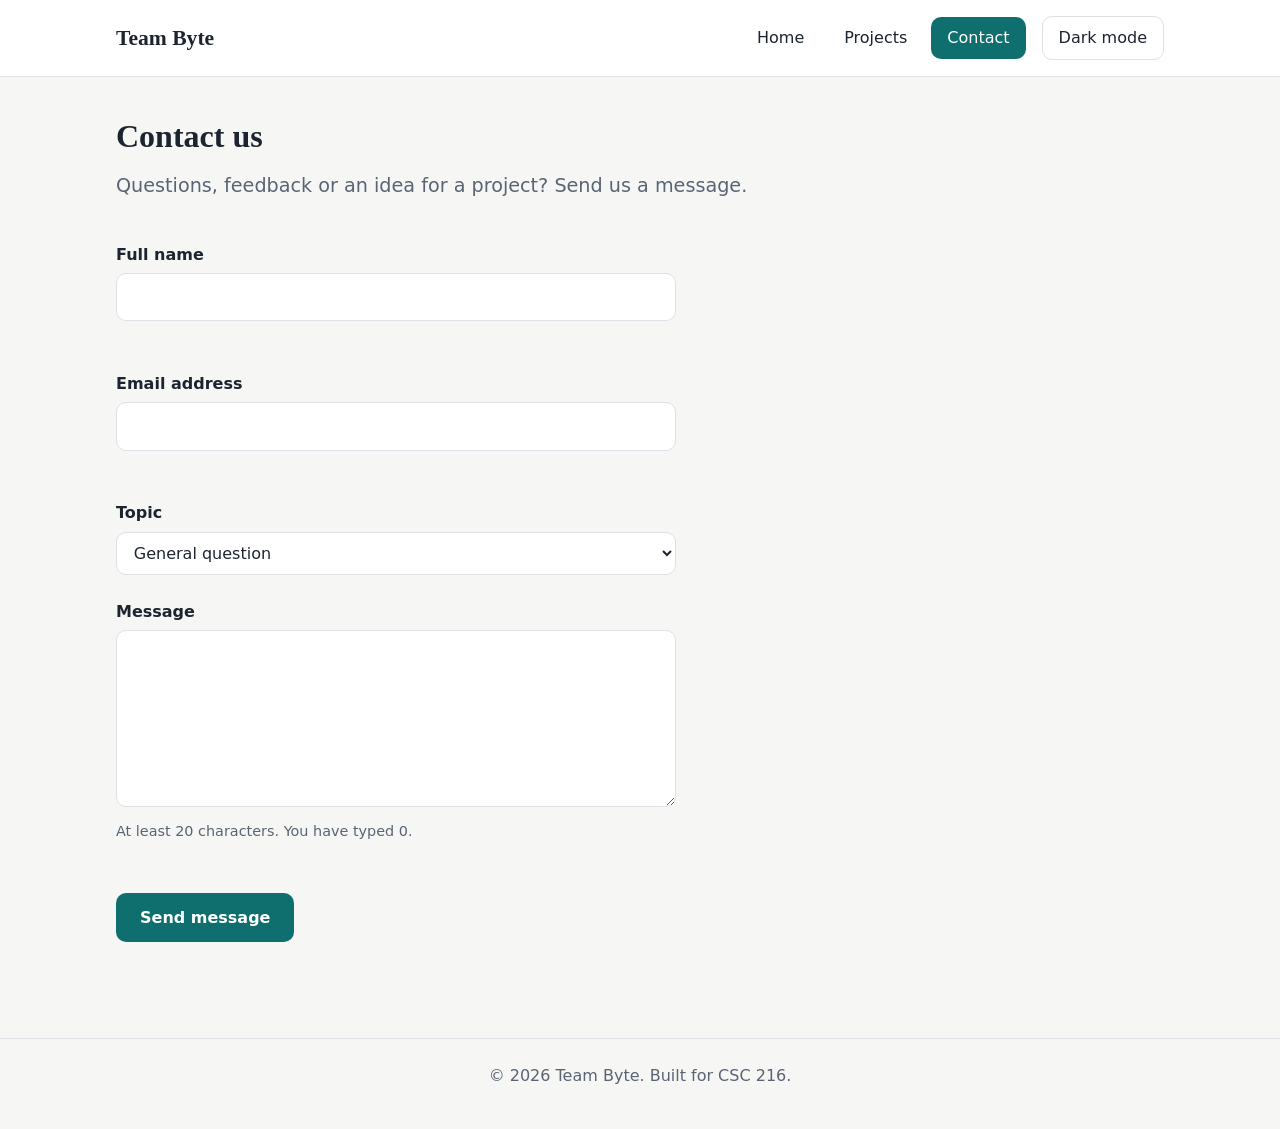
==== contact.html @ ae48e8b7 "git add . git commit -m"Added 2 more pages" -m "Co-authored by samwuel odhiambo" git push" ====
<!DOCTYPE html>
<html lang="en">
<head>
	<meta charset="UTF-8">
	<meta name="viewport" content="width=device-width, initial-scale=1.0">
	<meta name="description" content="Send a message to Team Byte.">
	<title>Contact | Team Byte</title>
	<link rel="stylesheet" href="css/styles.css">
	<script src="js/script.js" defer></script>
</head>
<body>
	<a class="skip-link" href="#main">Skip to main content</a>

	<header class="site-header">
		<div class="container header-inner">
			<a class="logo" href="index.html">Team Byte</a>
			<button class="nav-toggle" type="button" aria-expanded="false" aria-controls="site-nav">Menu</button>
			<nav id="site-nav" class="site-nav" aria-label="Main">
				<ul>
					<li><a href="index.html">Home</a></li>
					<li><a href="projects.html">Projects</a></li>
					<li><a href="contact.html" aria-current="page">Contact</a></li>
				</ul>
			</nav>
			<button class="theme-toggle" type="button" aria-pressed="false">Dark mode</button>
		</div>
	</header>

	<main id="main" class="container">
		<header class="page-header">
			<h1>Contact us</h1>
			<p class="lead">Questions, feedback or an idea for a project? Send us a message.</p>
		</header>

		<form id="contact-form" class="contact-form" novalidate>
			<div class="field">
				<label for="name">Full name</label>
				<input type="text" id="name" name="name" autocomplete="name" required aria-describedby="name-error">
				<p class="error" id="name-error"></p>
			</div>

			<div class="field">
				<label for="email">Email address</label>
				<input type="email" id="email" name="email" autocomplete="email" required aria-describedby="email-error">
				<p class="error" id="email-error"></p>
			</div>

			<div class="field">
				<label for="topic">Topic</label>
				<select id="topic" name="topic">
					<option value="general">General question</option>
					<option value="collaboration">Collaboration</option>
					<option value="feedback">Feedback on our site</option>
				</select>
			</div>

			<div class="field">
				<label for="message">Message</label>
				<textarea id="message" name="message" rows="6" required minlength="20" aria-describedby="message-hint message-error"></textarea>
				<p class="hint" id="message-hint">At least 20 characters. You have typed <span id="char-count">0</span>.</p>
				<p class="error" id="message-error"></p>
			</div>

			<button class="button" type="submit">Send message</button>
			<p id="form-status" class="form-status" role="status"></p>
		</form>
	</main>

	<footer class="site-footer">
		<div class="container">
			<p>© <span id="year">2026</span> Team Byte. Built for CSC 216.</p>
		</div>
	</footer>
</body>
</html>
---- css/styles.css ----
/* =====================================================
	 Team website stylesheet (CSC 216, Lab 2)
	 One file styles every page on the site.
	 ===================================================== */

/* ---------- 1. Design tokens ---------- */
:root {
	--color-bg: #f6f7f4;
	--color-surface: #ffffff;
	--color-text: #1c2430;
	--color-muted: #5a6474;
	--color-primary: #0f6e6e;
	--color-primary-dark: #0a5050;
	--color-on-primary: #ffffff;
	--color-border: #dde1e6;
	--color-error: #b3261e;
	--color-success: #1e7b3a;
	--font-body: system-ui, -apple-system, "Segoe UI", Roboto, Arial, sans-serif;
	--font-heading: Georgia, "Times New Roman", serif;
	--space-1: 0.5rem;
	--space-2: 1rem;
	--space-3: 1.5rem;
	--space-4: 2.5rem;
	--space-5: 4rem;
	--radius: 10px;
	--max-width: 1080px;
}

body.dark {
	--color-bg: #11161d;
	--color-surface: #1a212b;
	--color-text: #e7ebf0;
	--color-muted: #a2abb9;
	--color-primary: #4fc1c1;
	--color-primary-dark: #83d8d8;
	--color-on-primary: #0b1f1f;
	--color-border: #2b3340;
	--color-error: #ff8a80;
	--color-success: #7ddc97;
	color-scheme: dark;
}

/* ---------- 2. Base and reset ---------- */
*, *::before, *::after {
	box-sizing: border-box;
}

body {
	margin: 0;
	font-family: var(--font-body);
	font-size: 1rem;
	line-height: 1.6;
	color: var(--color-text);
	background-color: var(--color-bg);
	transition: background-color 0.3s ease, color 0.3s ease;
}

h1, h2, h3 {
	font-family: var(--font-heading);
	line-height: 1.2;
	margin: 0 0 var(--space-2);
}

p {
	margin: 0 0 var(--space-2);
}

a {
	color: var(--color-primary);
}

a:hover {
	color: var(--color-primary-dark);
}

img {
	max-width: 100%;
	display: block;
}

:focus-visible {
	outline: 3px solid var(--color-primary);
	outline-offset: 3px;
}

/* ---------- 3. Layout helpers ---------- */
.container {
	width: 100%;
	max-width: var(--max-width);
	margin-inline: auto;
	padding-inline: var(--space-2);
}

.section {
	padding-block: var(--space-4);
}

.skip-link {
	position: absolute;
	top: -4rem;
	left: var(--space-2);
	z-index: 100;
	padding: var(--space-1) var(--space-2);
	border-radius: var(--radius);
	background-color: var(--color-primary);
	color: var(--color-on-primary);
}

.skip-link:focus {
	top: var(--space-2);
}

/* ---------- 4. Header and navigation ---------- */
.site-header {
	position: sticky;
	top: 0;
	z-index: 10;
	background-color: var(--color-surface);
	border-bottom: 1px solid var(--color-border);
}

.header-inner {
	display: flex;
	flex-wrap: wrap;
	align-items: center;
	gap: var(--space-2);
	padding-block: var(--space-2);
}

.logo {
	margin-right: auto;
	font-family: var(--font-heading);
	font-size: 1.35rem;
	font-weight: 700;
	color: var(--color-text);
	text-decoration: none;
}

.site-nav ul {
	display: flex;
	gap: var(--space-1);
	margin: 0;
	padding: 0;
	list-style: none;
}

.site-nav a {
	display: block;
	padding: var(--space-1) var(--space-2);
	border-radius: var(--radius);
	color: var(--color-text);
	font-weight: 500;
	text-decoration: none;
}

.site-nav a:hover {
	background-color: var(--color-bg);
}

.site-nav a[aria-current="page"] {
	background-color: var(--color-primary);
	color: var(--color-on-primary);
}

.nav-toggle,
.theme-toggle {
	padding: var(--space-1) var(--space-2);
	border: 1px solid var(--color-border);
	border-radius: var(--radius);
	background-color: transparent;
	color: var(--color-text);
	font: inherit;
	cursor: pointer;
}

.theme-toggle[aria-pressed="true"] {
	border-color: var(--color-primary);
	color: var(--color-primary);
}

.nav-toggle {
	display: none;
}

/* ---------- 5. Buttons and hero ---------- */
.button {
	display: inline-block;
	padding: 0.75rem 1.5rem;
	border: none;
	border-radius: var(--radius);
	background-color: var(--color-primary);
	color: var(--color-on-primary);
	font: inherit;
	font-weight: 600;
	text-decoration: none;
	cursor: pointer;
	transition: background-color 0.2s ease, transform 0.2s ease;
}

.button:hover {
	background-color: var(--color-primary-dark);
	color: var(--color-on-primary);
	transform: translateY(-2px);
}

.hero {
	padding-block: var(--space-5);
	background: linear-gradient(135deg, var(--color-surface), var(--color-bg));
	border-bottom: 1px solid var(--color-border);
}

.hero h1 {
	max-width: 18ch;
	font-size: clamp(2rem, 5vw, 3.25rem);
}

.eyebrow {
	margin-bottom: var(--space-1);
	color: var(--color-primary);
	font-size: 0.8rem;
	font-weight: 700;
	letter-spacing: 0.12em;
	text-transform: uppercase;
}

.lead {
	max-width: 55ch;
	margin-bottom: var(--space-3);
	color: var(--color-muted);
	font-size: 1.2rem;
}

.page-header {
	padding-block: var(--space-4) var(--space-2);
}

/* ---------- 6. Cards and grids ---------- */
.team-grid,
.project-grid {
	display: grid;
	grid-template-columns: repeat(auto-fit, minmax(260px, 1fr));
	gap: var(--space-3);
}

.card {
	padding: var(--space-3);
	border: 1px solid var(--color-border);
	border-radius: var(--radius);
	background-color: var(--color-surface);
}

.avatar {
	display: grid;
	place-items: center;
	width: 64px;
	height: 64px;
	margin-bottom: var(--space-2);
	border-radius: 50%;
	background-color: var(--color-primary);
	color: var(--color-on-primary);
	font-size: 1.25rem;
	font-weight: 700;
}

.role {
	color: var(--color-primary);
	font-weight: 600;
}

.skill-list {
	padding-left: 1.25rem;
}

.skill-list li {
	margin-bottom: var(--space-1);
}

/* ---------- 7. Projects page ---------- */
.filters {
	display: flex;
	flex-wrap: wrap;
	gap: var(--space-1);
	margin-bottom: var(--space-2);
}

.filter-btn {
	padding: 0.4rem 1rem;
	border: 1px solid var(--color-border);
	border-radius: 999px;
	background-color: var(--color-surface);
	color: var(--color-text);
	font: inherit;
	cursor: pointer;
}

.filter-btn[aria-pressed="true"] {
	border-color: var(--color-primary);
	background-color: var(--color-primary);
	color: var(--color-on-primary);
}

.project-count {
	color: var(--color-muted);
}

.tag {
	display: inline-block;
	margin-bottom: var(--space-1);
	color: var(--color-primary);
	font-size: 0.75rem;
	font-weight: 700;
	letter-spacing: 0.06em;
	text-transform: uppercase;
}

/* ---------- 8. Contact form ---------- */
.contact-form {
	max-width: 560px;
	padding-bottom: var(--space-4);
}

.field {
	margin-bottom: var(--space-3);
}

label {
	display: block;
	margin-bottom: 0.35rem;
	font-weight: 600;
}

input,
select,
textarea {
	width: 100%;
	padding: 0.65rem 0.8rem;
	border: 1px solid var(--color-border);
	border-radius: var(--radius);
	background-color: var(--color-surface);
	color: var(--color-text);
	font: inherit;
}

input:focus,
select:focus,
textarea:focus {
	border-color: var(--color-primary);
}

input[aria-invalid="true"],
textarea[aria-invalid="true"] {
	border-color: var(--color-error);
}

.hint,
.error {
	margin: 0.35rem 0 0;
	font-size: 0.9rem;
}

.hint {
	color: var(--color-muted);
}

.error {
	min-height: 1.4em;
	color: var(--color-error);
}

.form-status {
	margin-top: var(--space-2);
	color: var(--color-success);
	font-weight: 600;
}

/* ---------- 9. Footer ---------- */
.site-footer {
	margin-top: var(--space-4);
	padding-block: var(--space-3);
	border-top: 1px solid var(--color-border);
	color: var(--color-muted);
	text-align: center;
}

/* ---------- 10. Small screens ---------- */
@media (max-width: 700px) {
	.nav-toggle {
		display: inline-block;
	}
	.site-nav {
		display: none;
		order: 3;
		width: 100%;
	}
	.site-nav.open {
		display: block;
	}
	.site-nav ul {
		flex-direction: column;
	}
	.section {
		padding-block: var(--space-3);
	}
}

/* ---------- 11. Respect reduced-motion preferences ---------- */
@media (prefers-reduced-motion: reduce) {
	*,
	*::before,
	*::after {
		transition: none !important;
	}
}
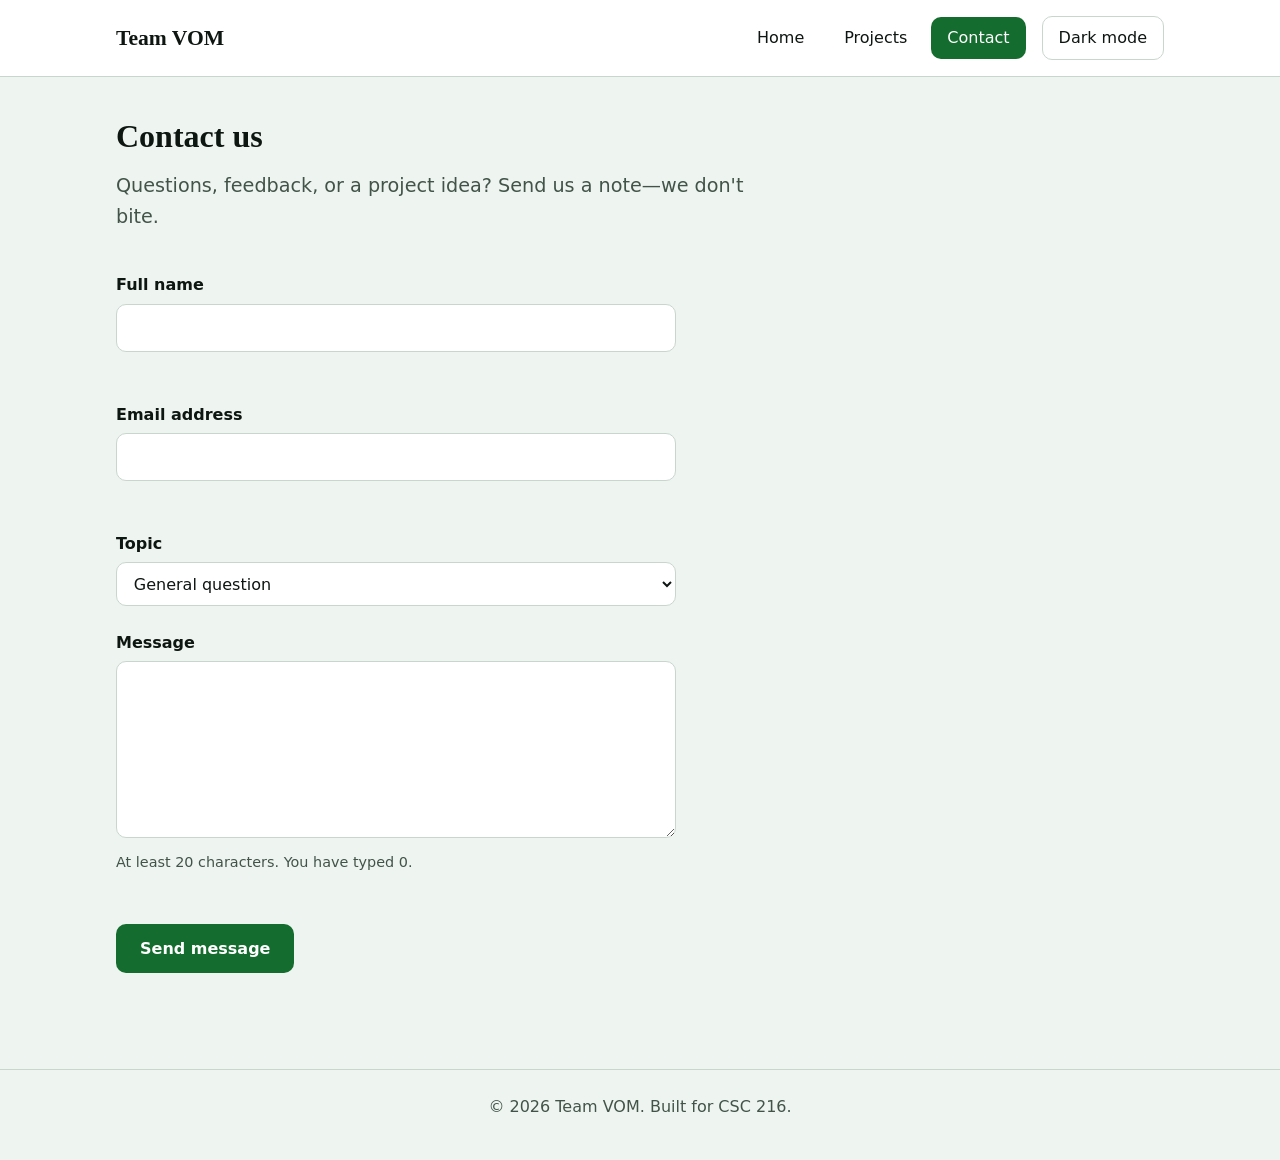
==== commit d392d0be: "This is our final webpage and we believe in it😂 Co-authored by Titus Kiptum" ====
--- a/contact.html
+++ b/contact.html
@@ -1,75 +1,75 @@
 <!DOCTYPE html>
 <html lang="en">
 <head>
-	<meta charset="UTF-8">
-	<meta name="viewport" content="width=device-width, initial-scale=1.0">
-	<meta name="description" content="Send a message to Team Byte.">
-	<title>Contact | Team Byte</title>
-	<link rel="stylesheet" href="css/styles.css">
-	<script src="js/script.js" defer></script>
+  <meta charset="UTF-8">
+  <meta name="viewport" content="width=device-width, initial-scale=1.0">
+  <meta name="description" content="Send a polite message to Team VOM.">
+  <title>Contact | Team VOM</title>
+  <link rel="stylesheet" href="css/styles.css">
+  <script src="js/script.js" defer></script>
 </head>
 <body>
-	<a class="skip-link" href="#main">Skip to main content</a>
+  <a class="skip-link" href="#main">Skip to main content</a>
 
-	<header class="site-header">
-		<div class="container header-inner">
-			<a class="logo" href="index.html">Team Byte</a>
-			<button class="nav-toggle" type="button" aria-expanded="false" aria-controls="site-nav">Menu</button>
-			<nav id="site-nav" class="site-nav" aria-label="Main">
-				<ul>
-					<li><a href="index.html">Home</a></li>
-					<li><a href="projects.html">Projects</a></li>
-					<li><a href="contact.html" aria-current="page">Contact</a></li>
-				</ul>
-			</nav>
-			<button class="theme-toggle" type="button" aria-pressed="false">Dark mode</button>
-		</div>
-	</header>
+  <header class="site-header">
+    <div class="container header-inner">
+      <a class="logo" href="index.html">Team VOM</a>
+      <button class="nav-toggle" type="button" aria-expanded="false" aria-controls="site-nav">Menu</button>
+      <nav id="site-nav" class="site-nav" aria-label="Main">
+        <ul>
+          <li><a href="index.html">Home</a></li>
+          <li><a href="projects.html">Projects</a></li>
+          <li><a href="contact.html" aria-current="page">Contact</a></li>
+        </ul>
+      </nav>
+      <button class="theme-toggle" type="button" aria-pressed="false">Dark mode</button>
+    </div>
+  </header>
 
-	<main id="main" class="container">
-		<header class="page-header">
-			<h1>Contact us</h1>
-			<p class="lead">Questions, feedback or an idea for a project? Send us a message.</p>
-		</header>
+  <main id="main" class="container">
+    <header class="page-header">
+      <h1>Contact us</h1>
+      <p class="lead">Questions, feedback, or a project idea? Send us a note—we don't bite.</p>
+    </header>
 
-		<form id="contact-form" class="contact-form" novalidate>
-			<div class="field">
-				<label for="name">Full name</label>
-				<input type="text" id="name" name="name" autocomplete="name" required aria-describedby="name-error">
-				<p class="error" id="name-error"></p>
-			</div>
+    <form id="contact-form" class="contact-form" novalidate>
+      <div class="field">
+        <label for="name">Full name</label>
+        <input type="text" id="name" name="name" autocomplete="name" required aria-describedby="name-error">
+        <p class="error" id="name-error"></p>
+      </div>
 
-			<div class="field">
-				<label for="email">Email address</label>
-				<input type="email" id="email" name="email" autocomplete="email" required aria-describedby="email-error">
-				<p class="error" id="email-error"></p>
-			</div>
+      <div class="field">
+        <label for="email">Email address</label>
+        <input type="email" id="email" name="email" autocomplete="email" required aria-describedby="email-error">
+        <p class="error" id="email-error"></p>
+      </div>
 
-			<div class="field">
-				<label for="topic">Topic</label>
-				<select id="topic" name="topic">
-					<option value="general">General question</option>
-					<option value="collaboration">Collaboration</option>
-					<option value="feedback">Feedback on our site</option>
-				</select>
-			</div>
+      <div class="field">
+        <label for="topic">Topic</label>
+        <select id="topic" name="topic">
+          <option value="general">General question</option>
+          <option value="collaboration">Collaboration</option>
+          <option value="feedback">Feedback on our site</option>
+        </select>
+      </div>
 
-			<div class="field">
-				<label for="message">Message</label>
-				<textarea id="message" name="message" rows="6" required minlength="20" aria-describedby="message-hint message-error"></textarea>
-				<p class="hint" id="message-hint">At least 20 characters. You have typed <span id="char-count">0</span>.</p>
-				<p class="error" id="message-error"></p>
-			</div>
+      <div class="field">
+        <label for="message">Message</label>
+        <textarea id="message" name="message" rows="6" required minlength="20" aria-describedby="message-hint message-error"></textarea>
+        <p class="hint" id="message-hint">At least 20 characters. You have typed <span id="char-count">0</span>.</p>
+        <p class="error" id="message-error"></p>
+      </div>
 
-			<button class="button" type="submit">Send message</button>
-			<p id="form-status" class="form-status" role="status"></p>
-		</form>
-	</main>
+      <button class="button" type="submit">Send message</button>
+      <p id="form-status" class="form-status" role="status"></p>
+    </form>
+  </main>
 
-	<footer class="site-footer">
-		<div class="container">
-			<p>© <span id="year">2026</span> Team Byte. Built for CSC 216.</p>
-		</div>
-	</footer>
+  <footer class="site-footer">
+    <div class="container">
+      <p>&copy; <span id="year">2026</span> Team VOM. Built for CSC 216.</p>
+    </div>
+  </footer>
 </body>
-</html>
+</html>
--- a/css/styles.css
+++ b/css/styles.css
@@ -1,413 +1,414 @@
 /* =====================================================
-	 Team website stylesheet (CSC 216, Lab 2)
-	 One file styles every page on the site.
-	 ===================================================== */
+   Team website stylesheet (CSC 216, Lab 2)
+   One file styles every page on the site.
+   Vibe: Eerie Pluto-inspired shadows & neon greens, kept polite and accessible.
+   ===================================================== */
 
 /* ---------- 1. Design tokens ---------- */
 :root {
-	--color-bg: #f6f7f4;
-	--color-surface: #ffffff;
-	--color-text: #1c2430;
-	--color-muted: #5a6474;
-	--color-primary: #0f6e6e;
-	--color-primary-dark: #0a5050;
-	--color-on-primary: #ffffff;
-	--color-border: #dde1e6;
-	--color-error: #b3261e;
-	--color-success: #1e7b3a;
-	--font-body: system-ui, -apple-system, "Segoe UI", Roboto, Arial, sans-serif;
-	--font-heading: Georgia, "Times New Roman", serif;
-	--space-1: 0.5rem;
-	--space-2: 1rem;
-	--space-3: 1.5rem;
-	--space-4: 2.5rem;
-	--space-5: 4rem;
-	--radius: 10px;
-	--max-width: 1080px;
+  --color-bg: #eef4f0;
+  --color-surface: #ffffff;
+  --color-text: #0e1612;
+  --color-muted: #42544a;
+  --color-primary: #146c2e;
+  --color-primary-dark: #0c471e;
+  --color-on-primary: #ffffff;
+  --color-border: #c9d6ce;
+  --color-error: #a61b1b;
+  --color-success: #146c2e;
+  --font-body: system-ui, -apple-system, "Segoe UI", Roboto, Arial, sans-serif;
+  --font-heading: Georgia, "Times New Roman", serif;
+  --space-1: 0.5rem;
+  --space-2: 1rem;
+  --space-3: 1.5rem;
+  --space-4: 2.5rem;
+  --space-5: 4rem;
+  --radius: 10px;
+  --max-width: 1080px;
 }
 
 body.dark {
-	--color-bg: #11161d;
-	--color-surface: #1a212b;
-	--color-text: #e7ebf0;
-	--color-muted: #a2abb9;
-	--color-primary: #4fc1c1;
-	--color-primary-dark: #83d8d8;
-	--color-on-primary: #0b1f1f;
-	--color-border: #2b3340;
-	--color-error: #ff8a80;
-	--color-success: #7ddc97;
-	color-scheme: dark;
+  --color-bg: #070b09;
+  --color-surface: #0f1713;
+  --color-text: #e7f3ec;
+  --color-muted: #9eb3a7;
+  --color-primary: #47dc76;
+  --color-primary-dark: #7ef0a1;
+  --color-on-primary: #06130a;
+  --color-border: #203027;
+  --color-error: #ff8a80;
+  --color-success: #47dc76;
+  color-scheme: dark;
 }
 
 /* ---------- 2. Base and reset ---------- */
 *, *::before, *::after {
-	box-sizing: border-box;
+  box-sizing: border-box;
 }
 
 body {
-	margin: 0;
-	font-family: var(--font-body);
-	font-size: 1rem;
-	line-height: 1.6;
-	color: var(--color-text);
-	background-color: var(--color-bg);
-	transition: background-color 0.3s ease, color 0.3s ease;
+  margin: 0;
+  font-family: var(--font-body);
+  font-size: 1rem;
+  line-height: 1.6;
+  color: var(--color-text);
+  background-color: var(--color-bg);
+  transition: background-color 0.3s ease, color 0.3s ease;
 }
 
 h1, h2, h3 {
-	font-family: var(--font-heading);
-	line-height: 1.2;
-	margin: 0 0 var(--space-2);
+  font-family: var(--font-heading);
+  line-height: 1.2;
+  margin: 0 0 var(--space-2);
 }
 
 p {
-	margin: 0 0 var(--space-2);
+  margin: 0 0 var(--space-2);
 }
 
 a {
-	color: var(--color-primary);
+  color: var(--color-primary);
 }
 
 a:hover {
-	color: var(--color-primary-dark);
+  color: var(--color-primary-dark);
 }
 
 img {
-	max-width: 100%;
-	display: block;
+  max-width: 100%;
+  display: block;
 }
 
 :focus-visible {
-	outline: 3px solid var(--color-primary);
-	outline-offset: 3px;
+  outline: 3px solid var(--color-primary);
+  outline-offset: 3px;
 }
 
 /* ---------- 3. Layout helpers ---------- */
 .container {
-	width: 100%;
-	max-width: var(--max-width);
-	margin-inline: auto;
-	padding-inline: var(--space-2);
+  width: 100%;
+  max-width: var(--max-width);
+  margin-inline: auto;
+  padding-inline: var(--space-2);
 }
 
 .section {
-	padding-block: var(--space-4);
+  padding-block: var(--space-4);
 }
 
 .skip-link {
-	position: absolute;
-	top: -4rem;
-	left: var(--space-2);
-	z-index: 100;
-	padding: var(--space-1) var(--space-2);
-	border-radius: var(--radius);
-	background-color: var(--color-primary);
-	color: var(--color-on-primary);
+  position: absolute;
+  top: -4rem;
+  left: var(--space-2);
+  z-index: 100;
+  padding: var(--space-1) var(--space-2);
+  border-radius: var(--radius);
+  background-color: var(--color-primary);
+  color: var(--color-on-primary);
 }
 
 .skip-link:focus {
-	top: var(--space-2);
+  top: var(--space-2);
 }
 
 /* ---------- 4. Header and navigation ---------- */
 .site-header {
-	position: sticky;
-	top: 0;
-	z-index: 10;
-	background-color: var(--color-surface);
-	border-bottom: 1px solid var(--color-border);
+  position: sticky;
+  top: 0;
+  z-index: 10;
+  background-color: var(--color-surface);
+  border-bottom: 1px solid var(--color-border);
 }
 
 .header-inner {
-	display: flex;
-	flex-wrap: wrap;
-	align-items: center;
-	gap: var(--space-2);
-	padding-block: var(--space-2);
+  display: flex;
+  flex-wrap: wrap;
+  align-items: center;
+  gap: var(--space-2);
+  padding-block: var(--space-2);
 }
 
 .logo {
-	margin-right: auto;
-	font-family: var(--font-heading);
-	font-size: 1.35rem;
-	font-weight: 700;
-	color: var(--color-text);
-	text-decoration: none;
+  margin-right: auto;
+  font-family: var(--font-heading);
+  font-size: 1.35rem;
+  font-weight: 700;
+  color: var(--color-text);
+  text-decoration: none;
 }
 
 .site-nav ul {
-	display: flex;
-	gap: var(--space-1);
-	margin: 0;
-	padding: 0;
-	list-style: none;
+  display: flex;
+  gap: var(--space-1);
+  margin: 0;
+  padding: 0;
+  list-style: none;
 }
 
 .site-nav a {
-	display: block;
-	padding: var(--space-1) var(--space-2);
-	border-radius: var(--radius);
-	color: var(--color-text);
-	font-weight: 500;
-	text-decoration: none;
+  display: block;
+  padding: var(--space-1) var(--space-2);
+  border-radius: var(--radius);
+  color: var(--color-text);
+  font-weight: 500;
+  text-decoration: none;
 }
 
 .site-nav a:hover {
-	background-color: var(--color-bg);
+  background-color: var(--color-bg);
 }
 
 .site-nav a[aria-current="page"] {
-	background-color: var(--color-primary);
-	color: var(--color-on-primary);
+  background-color: var(--color-primary);
+  color: var(--color-on-primary);
 }
 
 .nav-toggle,
 .theme-toggle {
-	padding: var(--space-1) var(--space-2);
-	border: 1px solid var(--color-border);
-	border-radius: var(--radius);
-	background-color: transparent;
-	color: var(--color-text);
-	font: inherit;
-	cursor: pointer;
+  padding: var(--space-1) var(--space-2);
+  border: 1px solid var(--color-border);
+  border-radius: var(--radius);
+  background-color: transparent;
+  color: var(--color-text);
+  font: inherit;
+  cursor: pointer;
 }
 
 .theme-toggle[aria-pressed="true"] {
-	border-color: var(--color-primary);
-	color: var(--color-primary);
+  border-color: var(--color-primary);
+  color: var(--color-primary);
 }
 
 .nav-toggle {
-	display: none;
+  display: none;
 }
 
 /* ---------- 5. Buttons and hero ---------- */
 .button {
-	display: inline-block;
-	padding: 0.75rem 1.5rem;
-	border: none;
-	border-radius: var(--radius);
-	background-color: var(--color-primary);
-	color: var(--color-on-primary);
-	font: inherit;
-	font-weight: 600;
-	text-decoration: none;
-	cursor: pointer;
-	transition: background-color 0.2s ease, transform 0.2s ease;
+  display: inline-block;
+  padding: 0.75rem 1.5rem;
+  border: none;
+  border-radius: var(--radius);
+  background-color: var(--color-primary);
+  color: var(--color-on-primary);
+  font: inherit;
+  font-weight: 600;
+  text-decoration: none;
+  cursor: pointer;
+  transition: background-color 0.2s ease, transform 0.2s ease;
 }
 
 .button:hover {
-	background-color: var(--color-primary-dark);
-	color: var(--color-on-primary);
-	transform: translateY(-2px);
+  background-color: var(--color-primary-dark);
+  color: var(--color-on-primary);
+  transform: translateY(-2px);
 }
 
 .hero {
-	padding-block: var(--space-5);
-	background: linear-gradient(135deg, var(--color-surface), var(--color-bg));
-	border-bottom: 1px solid var(--color-border);
+  padding-block: var(--space-5);
+  background: linear-gradient(135deg, var(--color-surface), var(--color-bg));
+  border-bottom: 1px solid var(--color-border);
 }
 
 .hero h1 {
-	max-width: 18ch;
-	font-size: clamp(2rem, 5vw, 3.25rem);
+  max-width: 22ch;
+  font-size: clamp(2rem, 5vw, 3.25rem);
 }
 
 .eyebrow {
-	margin-bottom: var(--space-1);
-	color: var(--color-primary);
-	font-size: 0.8rem;
-	font-weight: 700;
-	letter-spacing: 0.12em;
-	text-transform: uppercase;
+  margin-bottom: var(--space-1);
+  color: var(--color-primary);
+  font-size: 0.8rem;
+  font-weight: 700;
+  letter-spacing: 0.12em;
+  text-transform: uppercase;
 }
 
 .lead {
-	max-width: 55ch;
-	margin-bottom: var(--space-3);
-	color: var(--color-muted);
-	font-size: 1.2rem;
+  max-width: 55ch;
+  margin-bottom: var(--space-3);
+  color: var(--color-muted);
+  font-size: 1.2rem;
 }
 
 .page-header {
-	padding-block: var(--space-4) var(--space-2);
+  padding-block: var(--space-4) var(--space-2);
 }
 
 /* ---------- 6. Cards and grids ---------- */
 .team-grid,
 .project-grid {
-	display: grid;
-	grid-template-columns: repeat(auto-fit, minmax(260px, 1fr));
-	gap: var(--space-3);
+  display: grid;
+  grid-template-columns: repeat(auto-fit, minmax(260px, 1fr));
+  gap: var(--space-3);
 }
 
 .card {
-	padding: var(--space-3);
-	border: 1px solid var(--color-border);
-	border-radius: var(--radius);
-	background-color: var(--color-surface);
+  padding: var(--space-3);
+  border: 1px solid var(--color-border);
+  border-radius: var(--radius);
+  background-color: var(--color-surface);
 }
 
 .avatar {
-	display: grid;
-	place-items: center;
-	width: 64px;
-	height: 64px;
-	margin-bottom: var(--space-2);
-	border-radius: 50%;
-	background-color: var(--color-primary);
-	color: var(--color-on-primary);
-	font-size: 1.25rem;
-	font-weight: 700;
+  display: grid;
+  place-items: center;
+  width: 64px;
+  height: 64px;
+  margin-bottom: var(--space-2);
+  border-radius: 50%;
+  background-color: var(--color-primary);
+  color: var(--color-on-primary);
+  font-size: 1.25rem;
+  font-weight: 700;
 }
 
 .role {
-	color: var(--color-primary);
-	font-weight: 600;
+  color: var(--color-primary);
+  font-weight: 600;
 }
 
 .skill-list {
-	padding-left: 1.25rem;
+  padding-left: 1.25rem;
 }
 
 .skill-list li {
-	margin-bottom: var(--space-1);
+  margin-bottom: var(--space-1);
 }
 
 /* ---------- 7. Projects page ---------- */
 .filters {
-	display: flex;
-	flex-wrap: wrap;
-	gap: var(--space-1);
-	margin-bottom: var(--space-2);
+  display: flex;
+  flex-wrap: wrap;
+  gap: var(--space-1);
+  margin-bottom: var(--space-2);
 }
 
 .filter-btn {
-	padding: 0.4rem 1rem;
-	border: 1px solid var(--color-border);
-	border-radius: 999px;
-	background-color: var(--color-surface);
-	color: var(--color-text);
-	font: inherit;
-	cursor: pointer;
+  padding: 0.4rem 1rem;
+  border: 1px solid var(--color-border);
+  border-radius: 999px;
+  background-color: var(--color-surface);
+  color: var(--color-text);
+  font: inherit;
+  cursor: pointer;
 }
 
 .filter-btn[aria-pressed="true"] {
-	border-color: var(--color-primary);
-	background-color: var(--color-primary);
-	color: var(--color-on-primary);
+  border-color: var(--color-primary);
+  background-color: var(--color-primary);
+  color: var(--color-on-primary);
 }
 
 .project-count {
-	color: var(--color-muted);
+  color: var(--color-muted);
 }
 
 .tag {
-	display: inline-block;
-	margin-bottom: var(--space-1);
-	color: var(--color-primary);
-	font-size: 0.75rem;
-	font-weight: 700;
-	letter-spacing: 0.06em;
-	text-transform: uppercase;
+  display: inline-block;
+  margin-bottom: var(--space-1);
+  color: var(--color-primary);
+  font-size: 0.75rem;
+  font-weight: 700;
+  letter-spacing: 0.06em;
+  text-transform: uppercase;
 }
 
 /* ---------- 8. Contact form ---------- */
 .contact-form {
-	max-width: 560px;
-	padding-bottom: var(--space-4);
+  max-width: 560px;
+  padding-bottom: var(--space-4);
 }
 
 .field {
-	margin-bottom: var(--space-3);
+  margin-bottom: var(--space-3);
 }
 
 label {
-	display: block;
-	margin-bottom: 0.35rem;
-	font-weight: 600;
+  display: block;
+  margin-bottom: 0.35rem;
+  font-weight: 600;
 }
 
 input,
 select,
 textarea {
-	width: 100%;
-	padding: 0.65rem 0.8rem;
-	border: 1px solid var(--color-border);
-	border-radius: var(--radius);
-	background-color: var(--color-surface);
-	color: var(--color-text);
-	font: inherit;
+  width: 100%;
+  padding: 0.65rem 0.8rem;
+  border: 1px solid var(--color-border);
+  border-radius: var(--radius);
+  background-color: var(--color-surface);
+  color: var(--color-text);
+  font: inherit;
 }
 
 input:focus,
 select:focus,
 textarea:focus {
-	border-color: var(--color-primary);
+  border-color: var(--color-primary);
 }
 
 input[aria-invalid="true"],
 textarea[aria-invalid="true"] {
-	border-color: var(--color-error);
+  border-color: var(--color-error);
 }
 
 .hint,
 .error {
-	margin: 0.35rem 0 0;
-	font-size: 0.9rem;
+  margin: 0.35rem 0 0;
+  font-size: 0.9rem;
 }
 
 .hint {
-	color: var(--color-muted);
+  color: var(--color-muted);
 }
 
 .error {
-	min-height: 1.4em;
-	color: var(--color-error);
+  min-height: 1.4em;
+  color: var(--color-error);
 }
 
 .form-status {
-	margin-top: var(--space-2);
-	color: var(--color-success);
-	font-weight: 600;
+  margin-top: var(--space-2);
+  color: var(--color-success);
+  font-weight: 600;
 }
 
 /* ---------- 9. Footer ---------- */
 .site-footer {
-	margin-top: var(--space-4);
-	padding-block: var(--space-3);
-	border-top: 1px solid var(--color-border);
-	color: var(--color-muted);
-	text-align: center;
+  margin-top: var(--space-4);
+  padding-block: var(--space-3);
+  border-top: 1px solid var(--color-border);
+  color: var(--color-muted);
+  text-align: center;
 }
 
 /* ---------- 10. Small screens ---------- */
 @media (max-width: 700px) {
-	.nav-toggle {
-		display: inline-block;
-	}
-	.site-nav {
-		display: none;
-		order: 3;
-		width: 100%;
-	}
-	.site-nav.open {
-		display: block;
-	}
-	.site-nav ul {
-		flex-direction: column;
-	}
-	.section {
-		padding-block: var(--space-3);
-	}
+  .nav-toggle {
+    display: inline-block;
+  }
+  .site-nav {
+    display: none;
+    order: 3;
+    width: 100%;
+  }
+  .site-nav.open {
+    display: block;
+  }
+  .site-nav ul {
+    flex-direction: column;
+  }
+  .section {
+    padding-block: var(--space-3);
+  }
 }
 
 /* ---------- 11. Respect reduced-motion preferences ---------- */
 @media (prefers-reduced-motion: reduce) {
-	*,
-	*::before,
-	*::after {
-		transition: none !important;
-	}
-}
+  *,
+  *::before,
+  *::after {
+    transition: none !important;
+  }
+}
